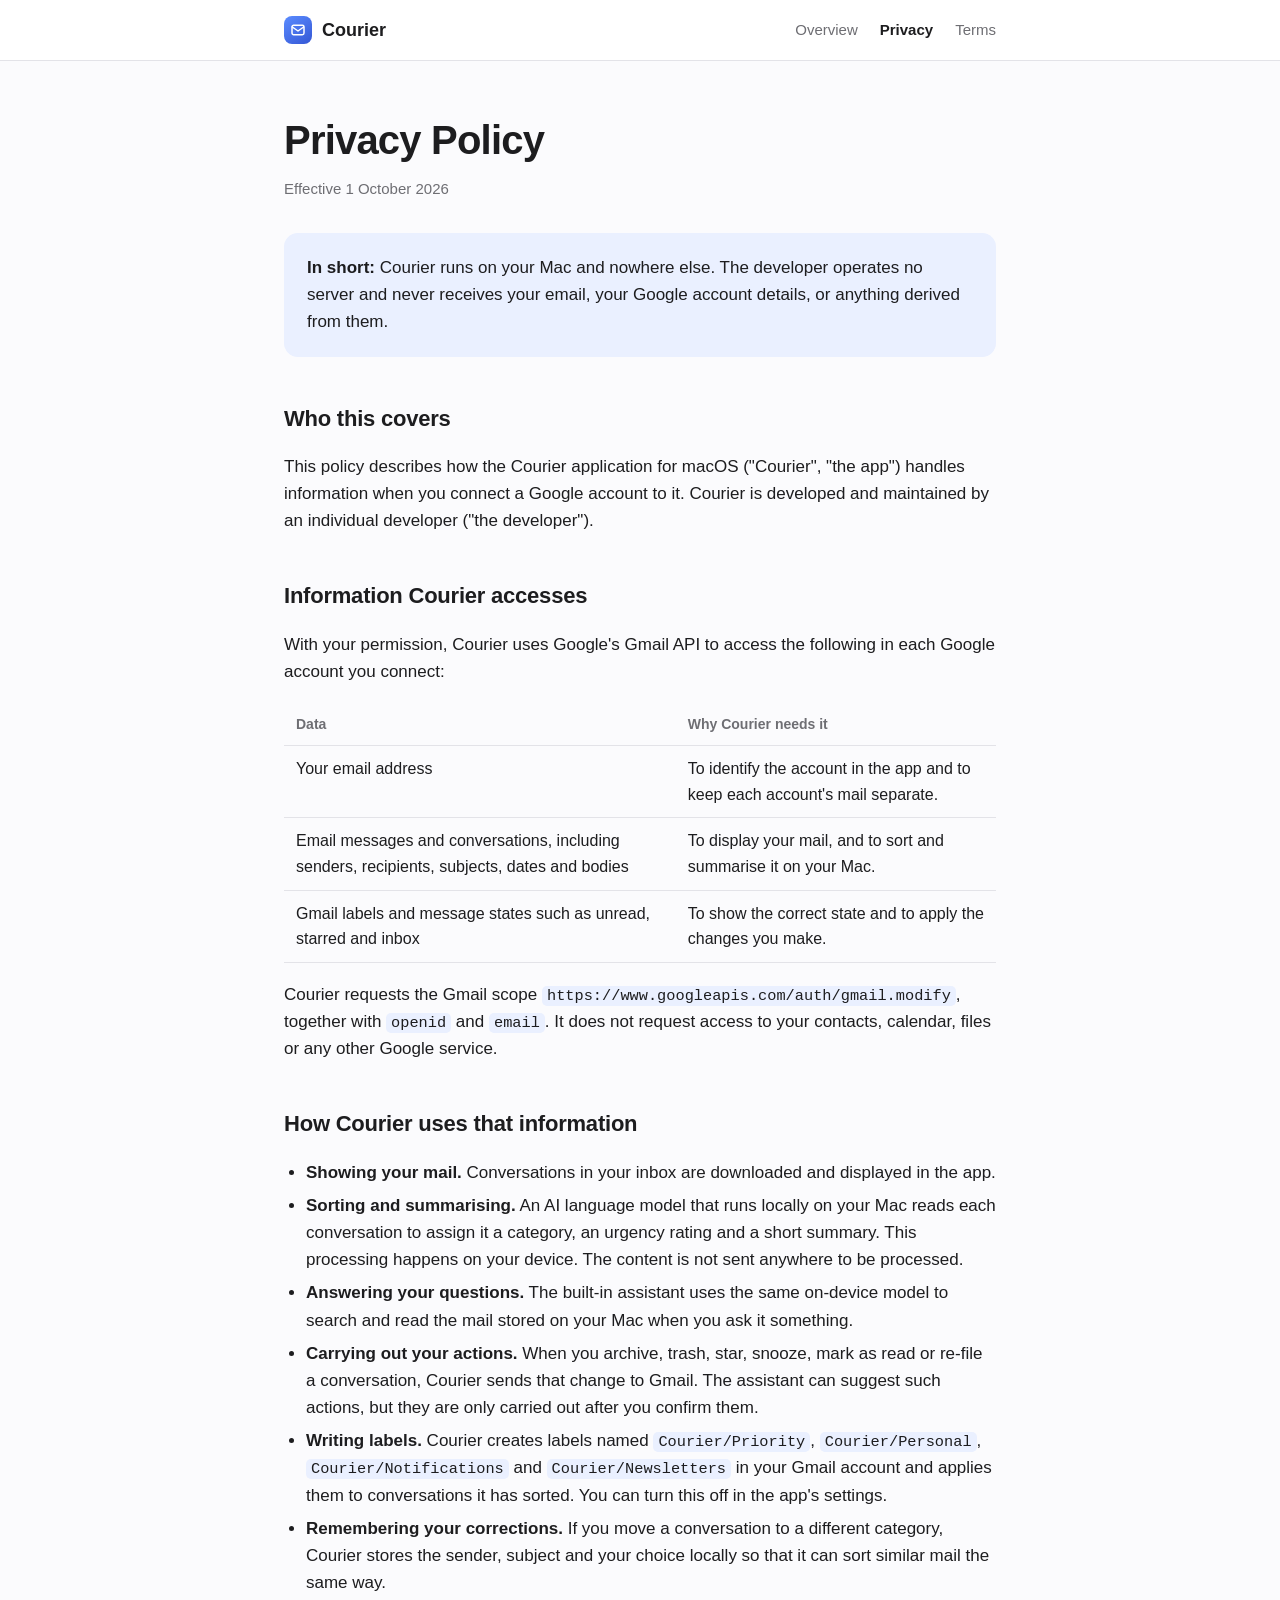
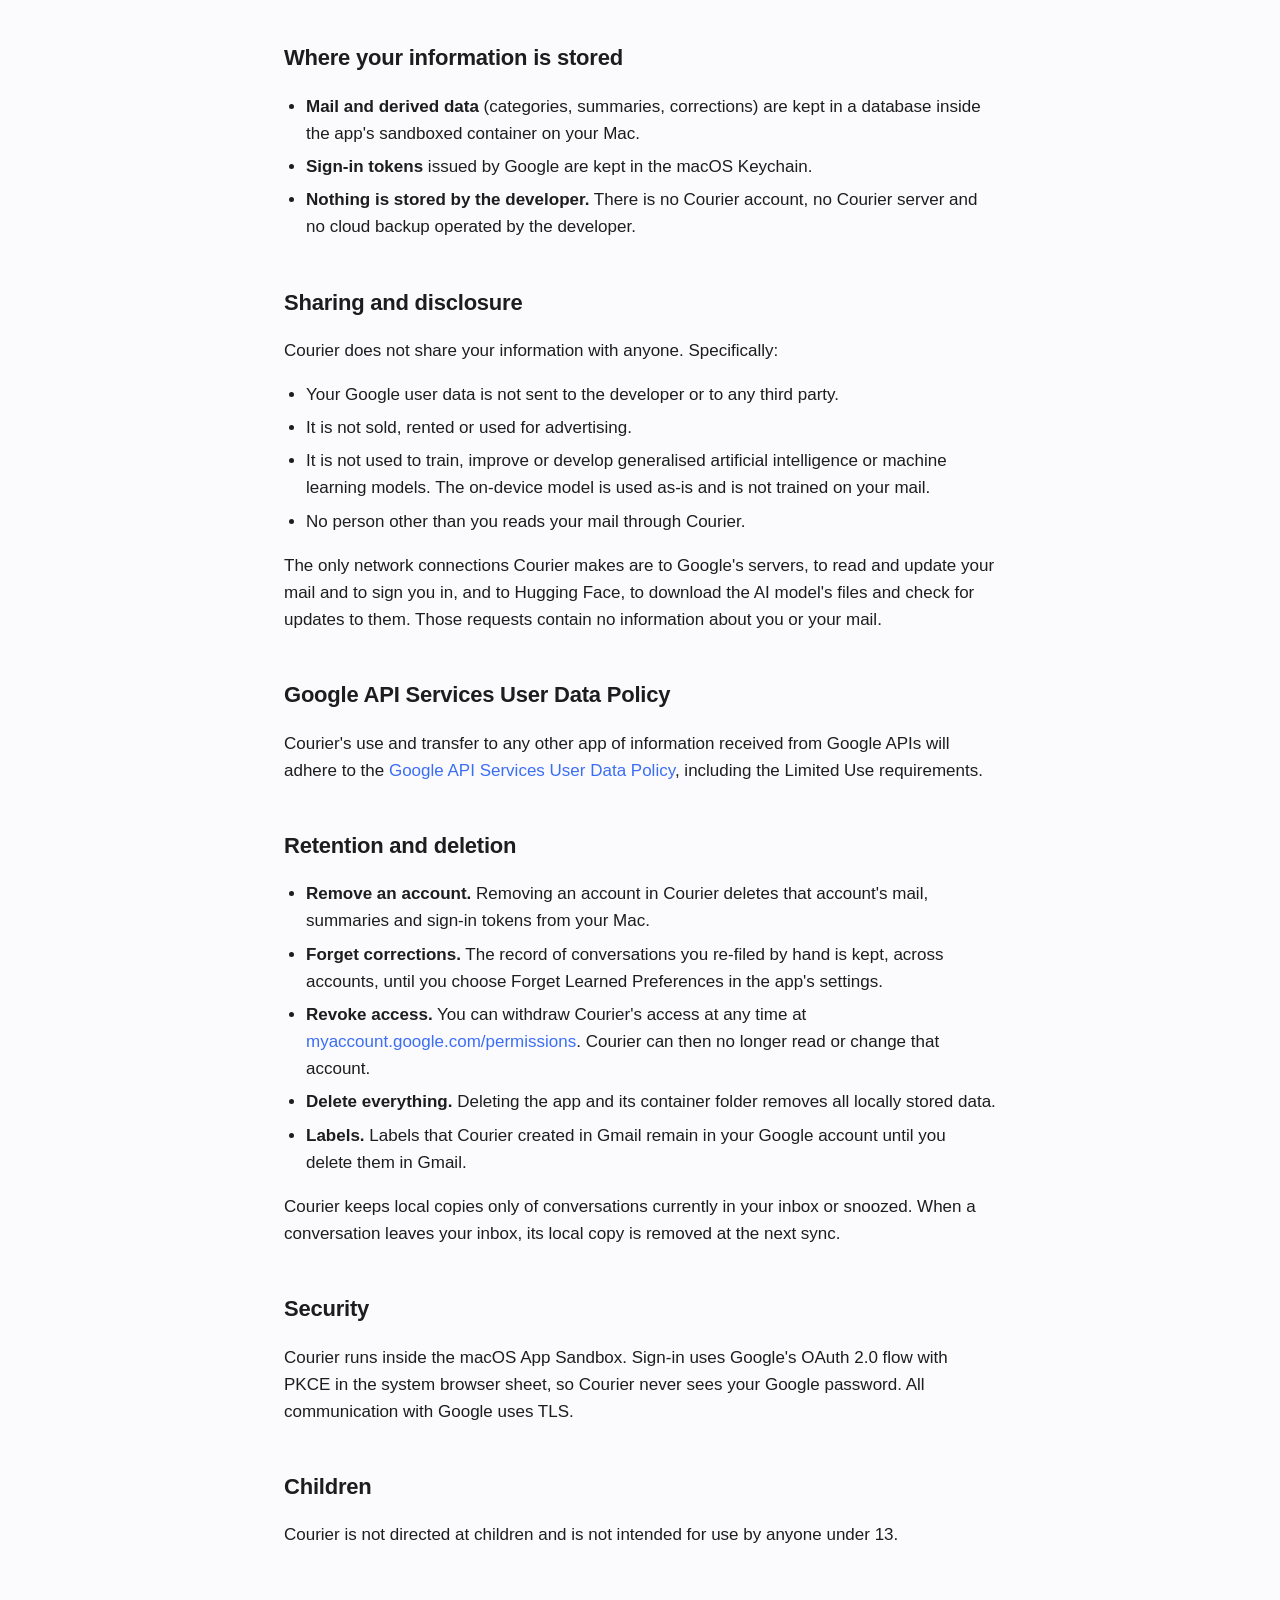
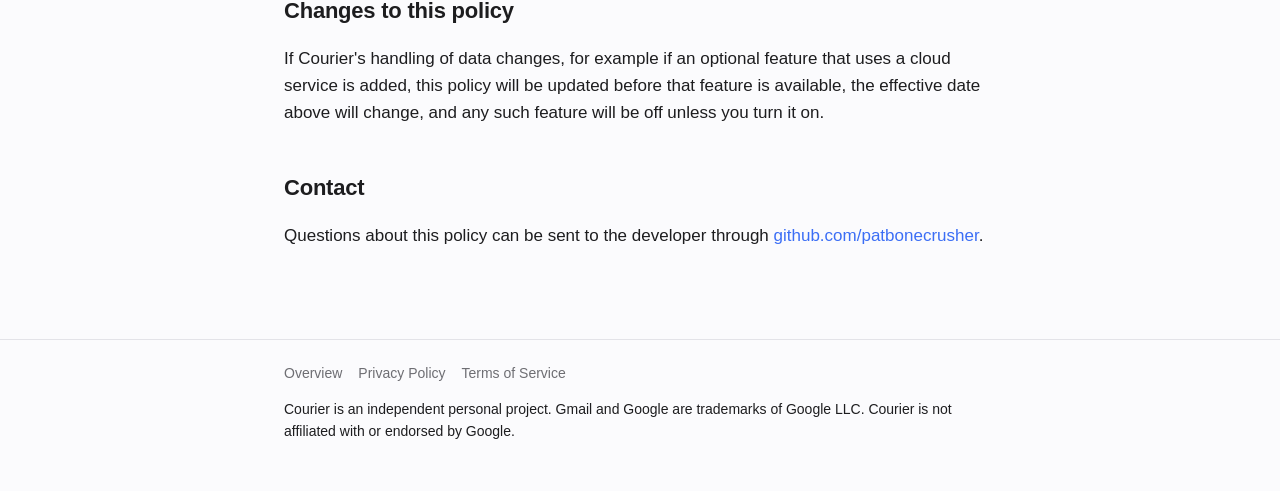
==== docs/privacy.html @ e320a337 "Courier public site: home, privacy policy, terms, Pages workflow Co-Authored-By: Claude Fable 5.1 <n" ====
<!doctype html>
<html lang="en">
<head>
<meta charset="utf-8">
<meta name="viewport" content="width=device-width, initial-scale=1">
<title>Privacy Policy · Courier</title>
<meta name="description" content="How Courier handles Google user data: everything stays on your Mac.">
<link rel="stylesheet" href="style.css">
</head>
<body>
<header class="site"><div class="inner">
  <a class="brand" href="./"><span class="mark"><svg viewBox="0 0 24 24" fill="none" stroke="#fff" stroke-width="2.2" stroke-linecap="round" stroke-linejoin="round"><rect x="3" y="5" width="18" height="14" rx="2.5"/><path d="m3.5 7.5 8.5 6 8.5-6"/></svg></span>Courier</a>
  <nav><a href="./">Overview</a><a href="privacy.html" aria-current="page">Privacy</a><a href="terms.html">Terms</a></nav>
</div></header>
<main>

<h1>Privacy Policy</h1>
<p class="meta">Effective 1 October 2026</p>

<div class="card accent">
  <p><strong>In short:</strong> Courier runs on your Mac and nowhere else. The developer operates no server and never receives your email, your Google account details, or anything derived from them.</p>
</div>

<h2>Who this covers</h2>
<p>This policy describes how the Courier application for macOS ("Courier", "the app") handles information when you connect a Google account to it. Courier is developed and maintained by an individual developer ("the developer").</p>

<h2>Information Courier accesses</h2>
<p>With your permission, Courier uses Google's Gmail API to access the following in each Google account you connect:</p>
<table>
  <tr><th>Data</th><th>Why Courier needs it</th></tr>
  <tr><td>Your email address</td><td>To identify the account in the app and to keep each account's mail separate.</td></tr>
  <tr><td>Email messages and conversations, including senders, recipients, subjects, dates and bodies</td><td>To display your mail, and to sort and summarise it on your Mac.</td></tr>
  <tr><td>Gmail labels and message states such as unread, starred and inbox</td><td>To show the correct state and to apply the changes you make.</td></tr>
</table>
<p>Courier requests the Gmail scope <code>https://www.googleapis.com/auth/gmail.modify</code>, together with <code>openid</code> and <code>email</code>. It does not request access to your contacts, calendar, files or any other Google service.</p>

<h2>How Courier uses that information</h2>
<ul>
  <li><strong>Showing your mail.</strong> Conversations in your inbox are downloaded and displayed in the app.</li>
  <li><strong>Sorting and summarising.</strong> An AI language model that runs locally on your Mac reads each conversation to assign it a category, an urgency rating and a short summary. This processing happens on your device. The content is not sent anywhere to be processed.</li>
  <li><strong>Answering your questions.</strong> The built-in assistant uses the same on-device model to search and read the mail stored on your Mac when you ask it something.</li>
  <li><strong>Carrying out your actions.</strong> When you archive, trash, star, snooze, mark as read or re-file a conversation, Courier sends that change to Gmail. The assistant can suggest such actions, but they are only carried out after you confirm them.</li>
  <li><strong>Writing labels.</strong> Courier creates labels named <code>Courier/Priority</code>, <code>Courier/Personal</code>, <code>Courier/Notifications</code> and <code>Courier/Newsletters</code> in your Gmail account and applies them to conversations it has sorted. You can turn this off in the app's settings.</li>
  <li><strong>Remembering your corrections.</strong> If you move a conversation to a different category, Courier stores the sender, subject and your choice locally so that it can sort similar mail the same way.</li>
</ul>

<h2>Where your information is stored</h2>
<ul>
  <li><strong>Mail and derived data</strong> (categories, summaries, corrections) are kept in a database inside the app's sandboxed container on your Mac.</li>
  <li><strong>Sign-in tokens</strong> issued by Google are kept in the macOS Keychain.</li>
  <li><strong>Nothing is stored by the developer.</strong> There is no Courier account, no Courier server and no cloud backup operated by the developer.</li>
</ul>

<h2>Sharing and disclosure</h2>
<p>Courier does not share your information with anyone. Specifically:</p>
<ul>
  <li>Your Google user data is not sent to the developer or to any third party.</li>
  <li>It is not sold, rented or used for advertising.</li>
  <li>It is not used to train, improve or develop generalised artificial intelligence or machine learning models. The on-device model is used as-is and is not trained on your mail.</li>
  <li>No person other than you reads your mail through Courier.</li>
</ul>
<p>The only network connections Courier makes are to Google's servers, to read and update your mail and to sign you in, and to Hugging Face, to download the AI model's files and check for updates to them. Those requests contain no information about you or your mail.</p>

<h2>Google API Services User Data Policy</h2>
<p>Courier's use and transfer to any other app of information received from Google APIs will adhere to the <a href="https://developers.google.com/terms/api-services-user-data-policy">Google API Services User Data Policy</a>, including the Limited Use requirements.</p>

<h2>Retention and deletion</h2>
<ul>
  <li><strong>Remove an account.</strong> Removing an account in Courier deletes that account's mail, summaries and sign-in tokens from your Mac.</li>
  <li><strong>Forget corrections.</strong> The record of conversations you re-filed by hand is kept, across accounts, until you choose Forget Learned Preferences in the app's settings.</li>
  <li><strong>Revoke access.</strong> You can withdraw Courier's access at any time at <a href="https://myaccount.google.com/permissions">myaccount.google.com/permissions</a>. Courier can then no longer read or change that account.</li>
  <li><strong>Delete everything.</strong> Deleting the app and its container folder removes all locally stored data.</li>
  <li><strong>Labels.</strong> Labels that Courier created in Gmail remain in your Google account until you delete them in Gmail.</li>
</ul>
<p>Courier keeps local copies only of conversations currently in your inbox or snoozed. When a conversation leaves your inbox, its local copy is removed at the next sync.</p>

<h2>Security</h2>
<p>Courier runs inside the macOS App Sandbox. Sign-in uses Google's OAuth 2.0 flow with PKCE in the system browser sheet, so Courier never sees your Google password. All communication with Google uses TLS.</p>

<h2>Children</h2>
<p>Courier is not directed at children and is not intended for use by anyone under 13.</p>

<h2>Changes to this policy</h2>
<p>If Courier's handling of data changes, for example if an optional feature that uses a cloud service is added, this policy will be updated before that feature is available, the effective date above will change, and any such feature will be off unless you turn it on.</p>

<h2>Contact</h2>
<p>Questions about this policy can be sent to the developer through <a href="https://github.com/patbonecrusher">github.com/patbonecrusher</a>.</p>

</main>
<footer class="site"><div class="inner">
  <a href="./">Overview</a><a href="privacy.html">Privacy Policy</a><a href="terms.html">Terms of Service</a>
  <p>Courier is an independent personal project. Gmail and Google are trademarks of Google LLC. Courier is not affiliated with or endorsed by Google.</p>
</div></footer>
</body>
</html>
---- docs/style.css ----
:root {
  --bg: #fbfbfd;
  --surface: #ffffff;
  --text: #1d1d1f;
  --muted: #6e6e73;
  --line: #e3e3e8;
  --accent: #3b6ef5;
  --accent-soft: #eaf0ff;
}
@media (prefers-color-scheme: dark) {
  :root {
    --bg: #0f1012;
    --surface: #18191c;
    --text: #f2f2f4;
    --muted: #9a9aa2;
    --line: #2a2b30;
    --accent: #7ea2ff;
    --accent-soft: #1b2440;
  }
}
* { box-sizing: border-box; }
html { -webkit-text-size-adjust: 100%; }
body {
  margin: 0;
  background: var(--bg);
  color: var(--text);
  font: 17px/1.6 -apple-system, BlinkMacSystemFont, "SF Pro Text", "Helvetica Neue", Arial, sans-serif;
}
a { color: var(--accent); text-decoration: none; }
a:hover { text-decoration: underline; }
header.site {
  border-bottom: 1px solid var(--line);
  background: var(--surface);
}
header.site .inner, main, footer.site .inner {
  max-width: 760px;
  margin: 0 auto;
  padding: 0 24px;
}
header.site .inner {
  display: flex;
  align-items: center;
  justify-content: space-between;
  height: 60px;
}
.brand {
  display: flex;
  align-items: center;
  gap: 10px;
  font-weight: 650;
  font-size: 18px;
  color: var(--text);
}
.brand:hover { text-decoration: none; }
.mark {
  width: 28px; height: 28px;
  border-radius: 8px;
  background: linear-gradient(145deg, #5b8cff, #3457d5);
  display: grid; place-items: center;
}
.mark svg { width: 16px; height: 16px; }
nav a { margin-left: 22px; font-size: 15px; color: var(--muted); }
nav a[aria-current="page"] { color: var(--text); font-weight: 600; }
main { padding-top: 56px; padding-bottom: 72px; }
h1 { font-size: 40px; line-height: 1.15; letter-spacing: -0.02em; margin: 0 0 14px; }
h2 { font-size: 22px; letter-spacing: -0.01em; margin: 44px 0 10px; }
h3 { font-size: 17px; margin: 26px 0 6px; }
p, li { color: var(--text); }
.lede { font-size: 20px; color: var(--muted); margin: 0 0 28px; }
.meta { color: var(--muted); font-size: 15px; margin: 0 0 32px; }
ul { padding-left: 22px; }
li { margin: 6px 0; }
.card {
  background: var(--surface);
  border: 1px solid var(--line);
  border-radius: 14px;
  padding: 20px 22px;
  margin: 22px 0;
}
.card.accent { background: var(--accent-soft); border-color: transparent; }
.card p:first-child { margin-top: 0; }
.card p:last-child { margin-bottom: 0; }
.grid {
  display: grid;
  grid-template-columns: repeat(auto-fit, minmax(220px, 1fr));
  gap: 14px;
  margin: 26px 0;
}
.grid .card { margin: 0; }
.grid h3 { margin-top: 0; }
.grid p { color: var(--muted); font-size: 15.5px; margin: 0; }
table { width: 100%; border-collapse: collapse; margin: 18px 0; font-size: 16px; }
th, td { text-align: left; vertical-align: top; padding: 10px 12px; border-bottom: 1px solid var(--line); }
th { color: var(--muted); font-weight: 600; font-size: 14px; }
code { font: 0.9em ui-monospace, "SF Mono", Menlo, monospace; background: var(--accent-soft); padding: 1px 5px; border-radius: 5px; }
footer.site { border-top: 1px solid var(--line); }
footer.site .inner { padding-top: 22px; padding-bottom: 34px; color: var(--muted); font-size: 14px; }
footer.site a { color: var(--muted); margin-right: 16px; }
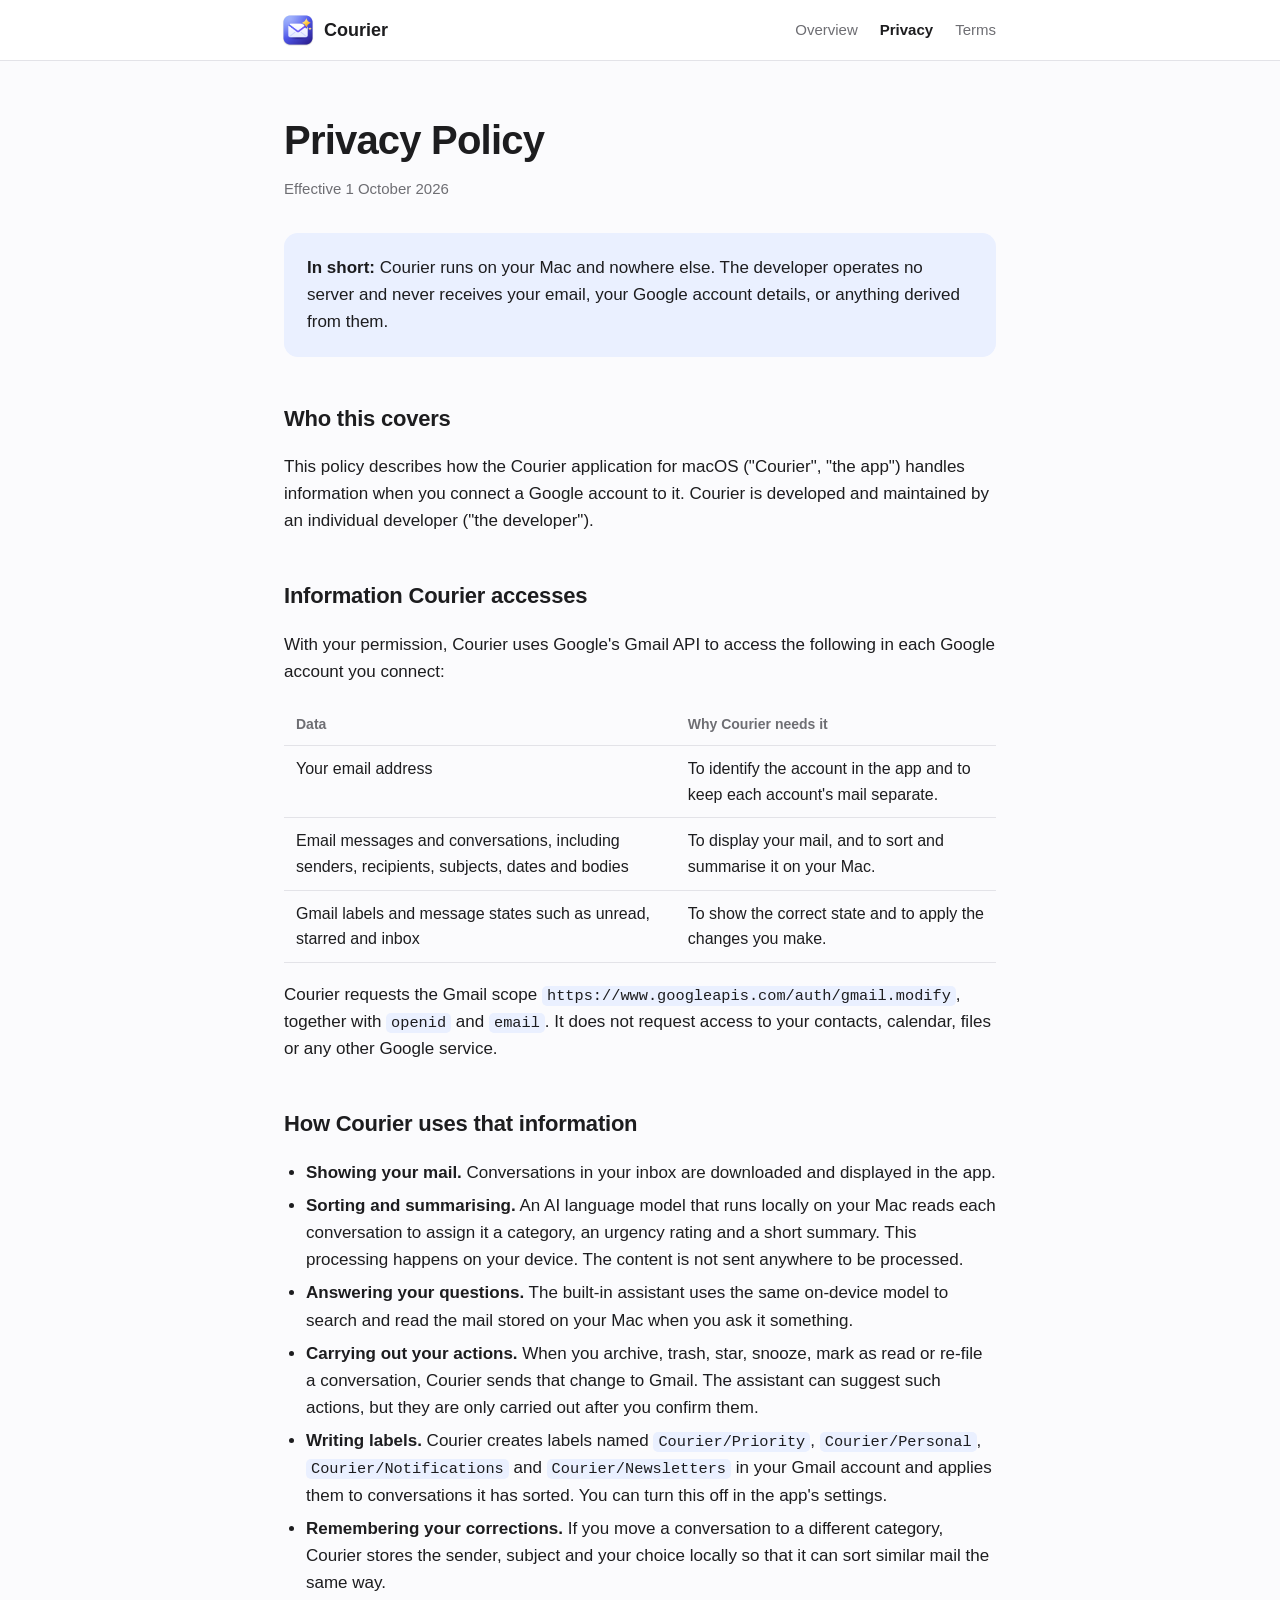
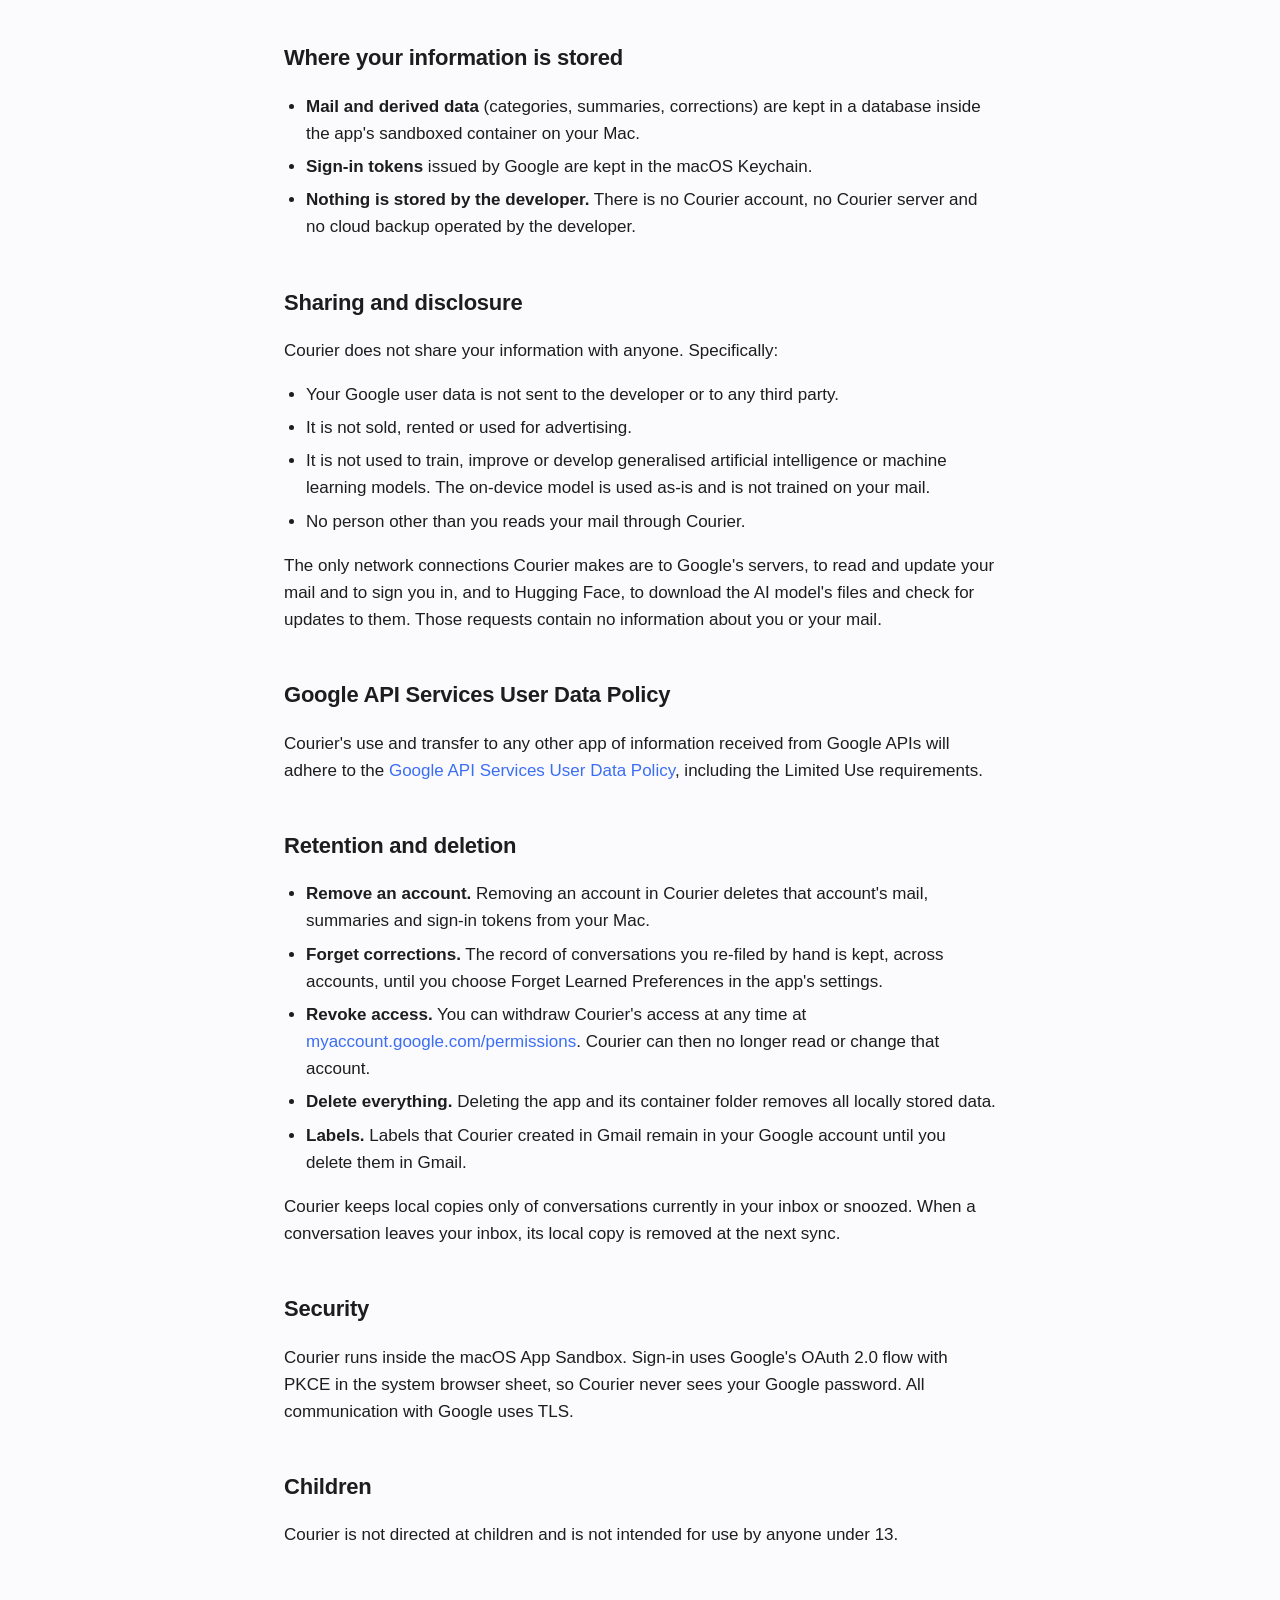
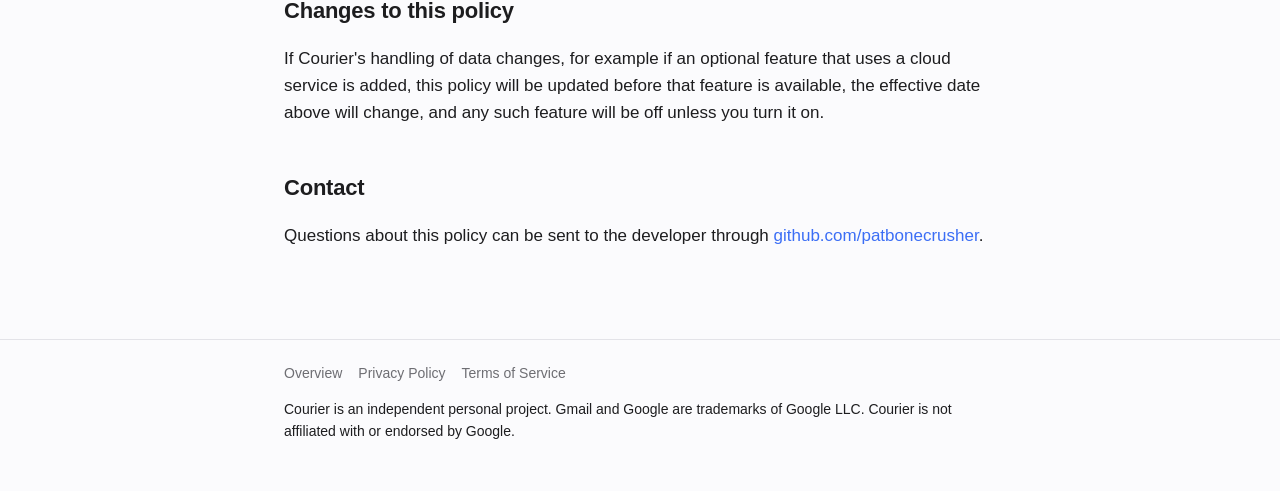
==== commit f19167e8: "Add Courier icon: favicon, header mark, hero, and social card Co-Authored-By: Claude Fable 5.1 <nore" ====
--- a/docs/privacy.html
+++ b/docs/privacy.html
@@ -5,11 +5,20 @@
 <meta name="viewport" content="width=device-width, initial-scale=1">
 <title>Privacy Policy · Courier</title>
 <meta name="description" content="How Courier handles Google user data: everything stays on your Mac.">
+<link rel="icon" href="icon.svg" type="image/svg+xml">
+<link rel="icon" href="icon-32.png" sizes="32x32" type="image/png">
+<link rel="apple-touch-icon" href="icon-180.png">
+<meta property="og:type" content="website">
+<meta property="og:site_name" content="Courier">
+<meta property="og:title" content="Privacy Policy · Courier">
+<meta property="og:description" content="How Courier handles Google user data: everything stays on your Mac.">
+<meta property="og:image" content="https://patbonecrusher.github.io/courier-site/social-card.png">
+<meta name="twitter:card" content="summary_large_image">
 <link rel="stylesheet" href="style.css">
 </head>
 <body>
 <header class="site"><div class="inner">
-  <a class="brand" href="./"><span class="mark"><svg viewBox="0 0 24 24" fill="none" stroke="#fff" stroke-width="2.2" stroke-linecap="round" stroke-linejoin="round"><rect x="3" y="5" width="18" height="14" rx="2.5"/><path d="m3.5 7.5 8.5 6 8.5-6"/></svg></span>Courier</a>
+  <a class="brand" href="./"><img class="mark" src="icon-64.png" alt="" width="36" height="36">Courier</a>
   <nav><a href="./">Overview</a><a href="privacy.html" aria-current="page">Privacy</a><a href="terms.html">Terms</a></nav>
 </div></header>
 <main>
--- a/docs/style.css
+++ b/docs/style.css
@@ -52,13 +52,8 @@
   color: var(--text);
 }
 .brand:hover { text-decoration: none; }
-.mark {
-  width: 28px; height: 28px;
-  border-radius: 8px;
-  background: linear-gradient(145deg, #5b8cff, #3457d5);
-  display: grid; place-items: center;
-}
-.mark svg { width: 16px; height: 16px; }
+.mark { width: 36px; height: 36px; display: block; margin: 0 -2px 0 -4px; }
+.hero-icon { display: block; margin: 0 0 6px -14px; }
 nav a { margin-left: 22px; font-size: 15px; color: var(--muted); }
 nav a[aria-current="page"] { color: var(--text); font-weight: 600; }
 main { padding-top: 56px; padding-bottom: 72px; }
